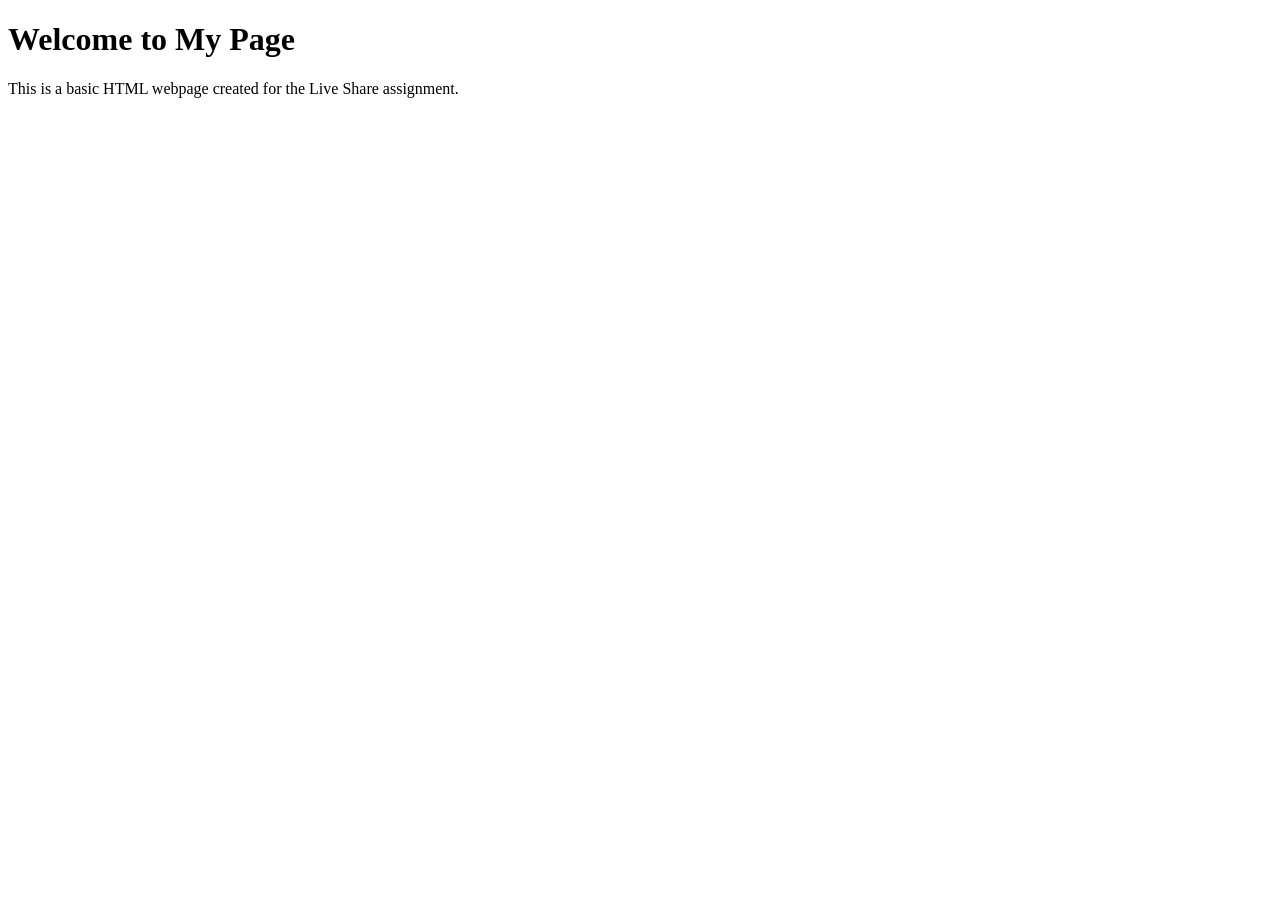
==== index.html @ c713fbcf "Add files via upload" ====
<!DOCTYPE html>
<html lang="en">
<head>
    <meta charset="UTF-8">
    <meta name="viewport" content="width=device-width, initial-scale=1.0">
    <title>My Basic Webpage</title>
</head>
<body>

    <h1>Welcome to My Page</h1>
    <p>This is a basic HTML webpage created for the Live Share assignment.</p>

</body>
</html>
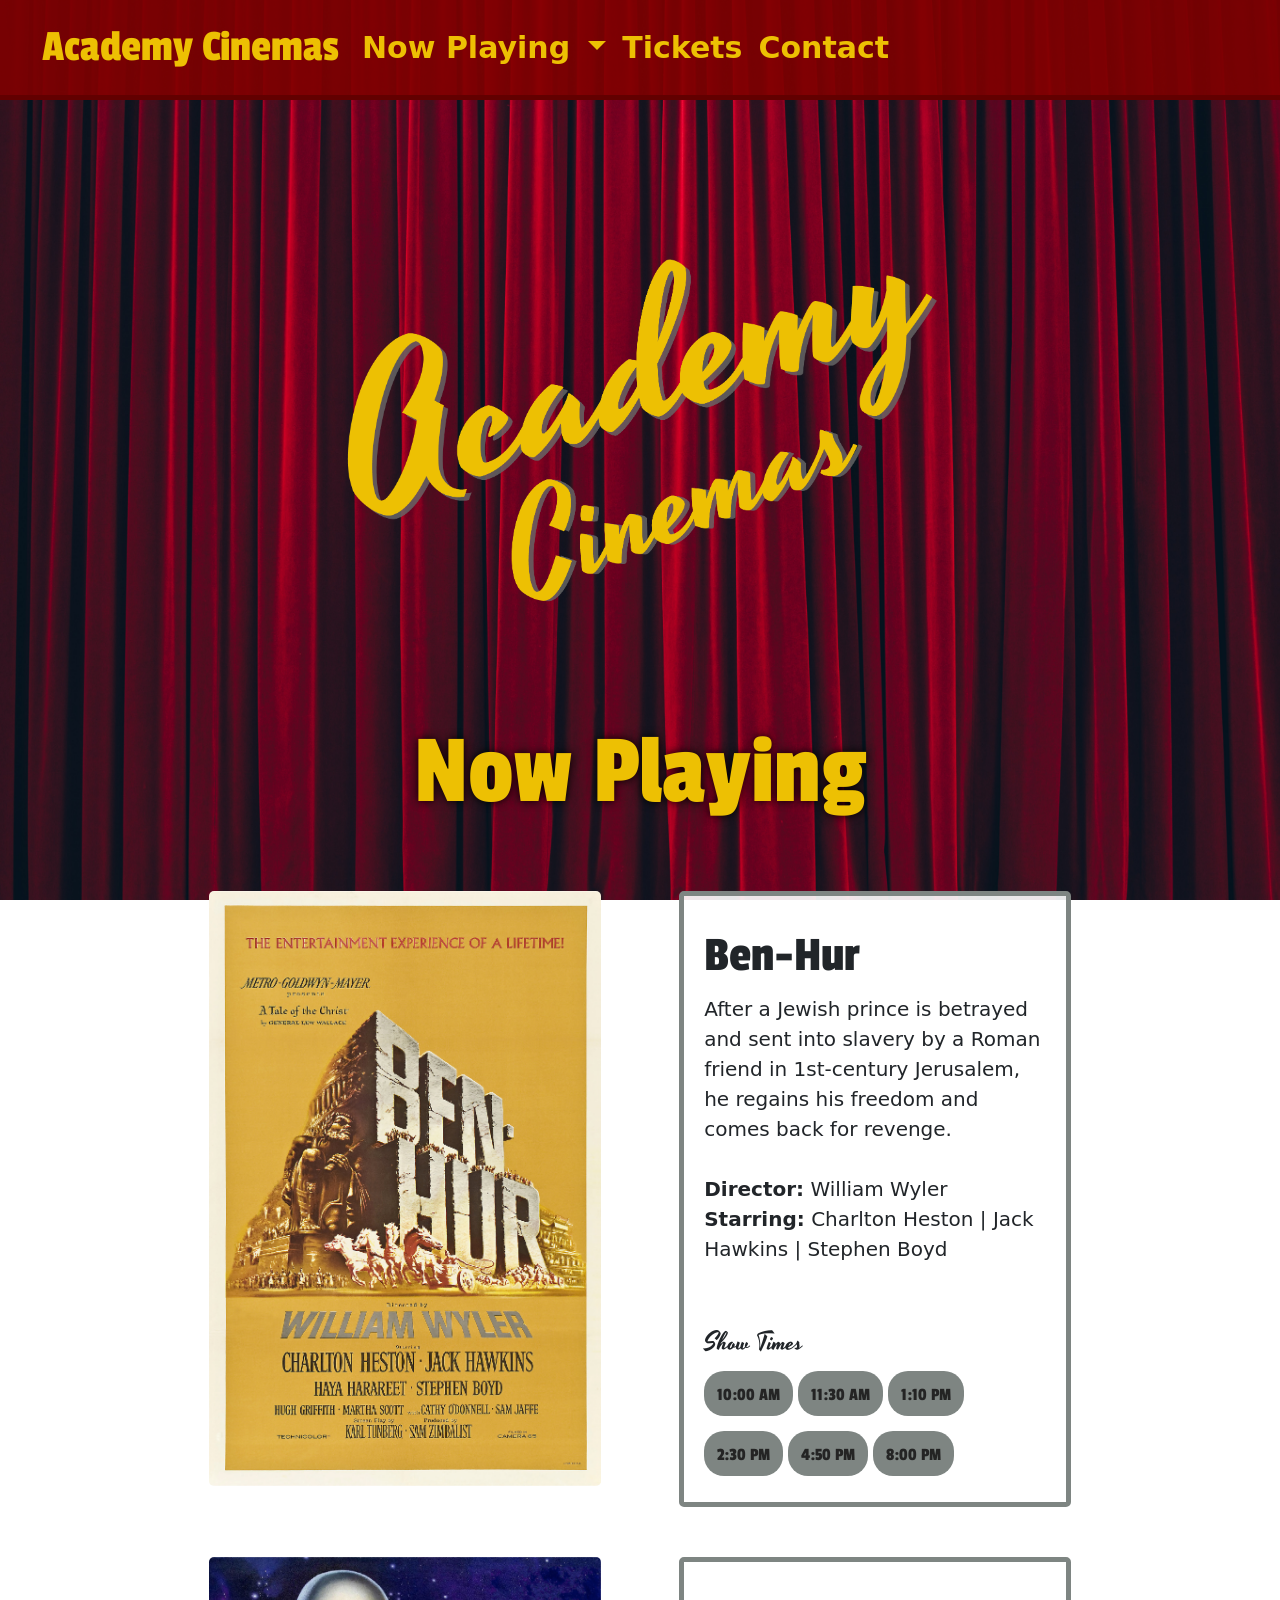
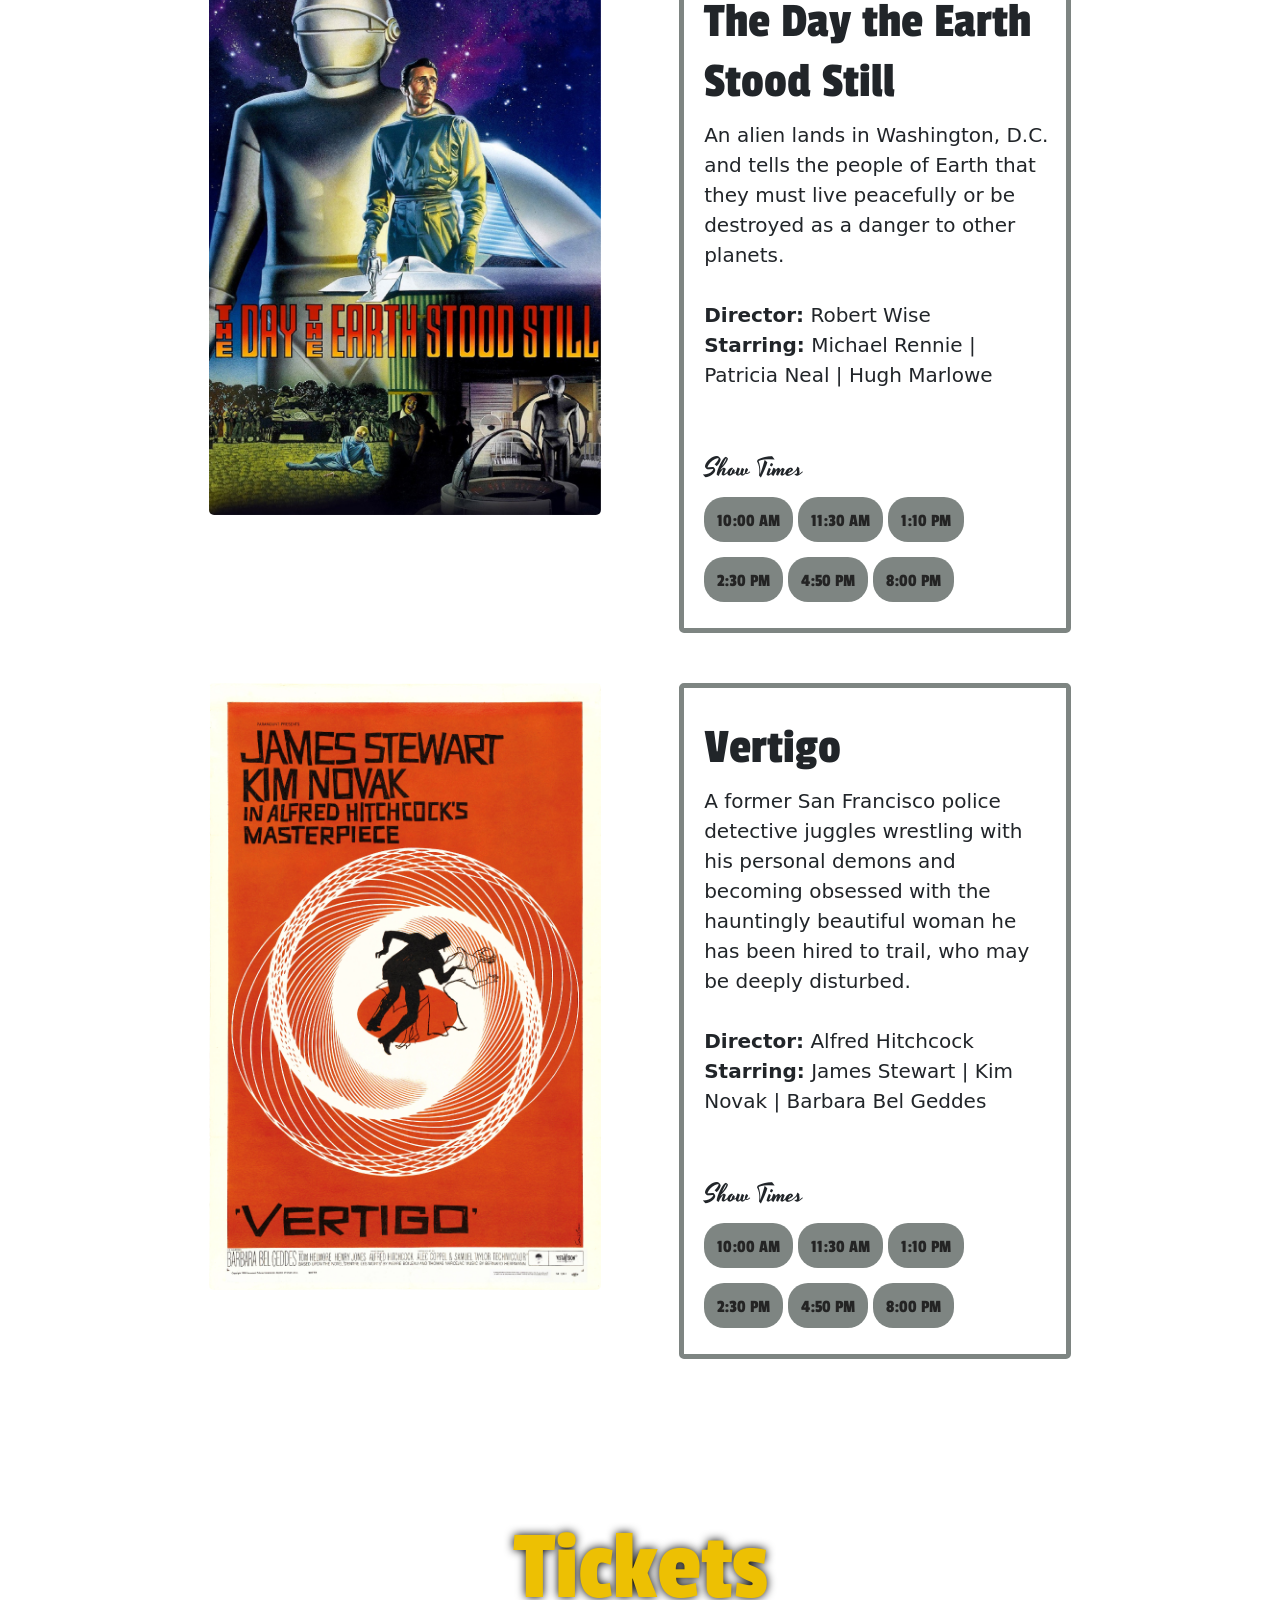
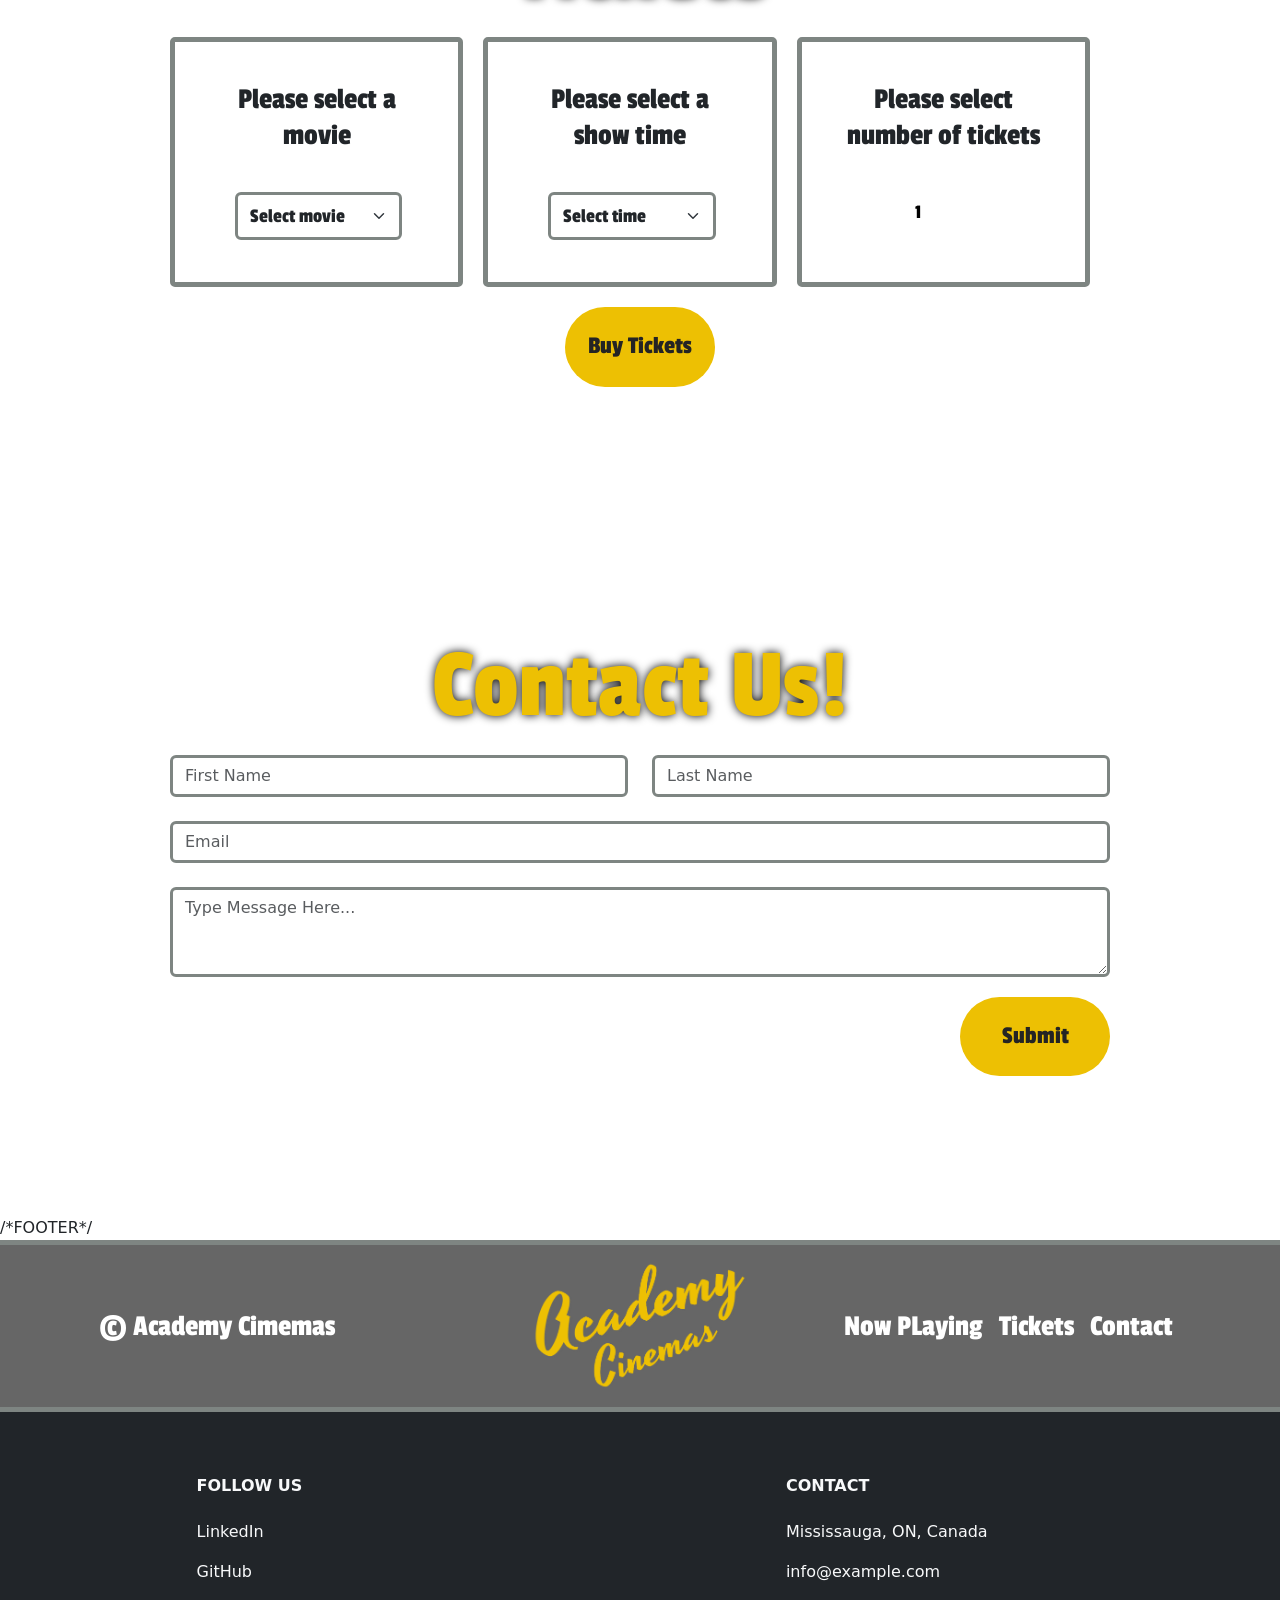
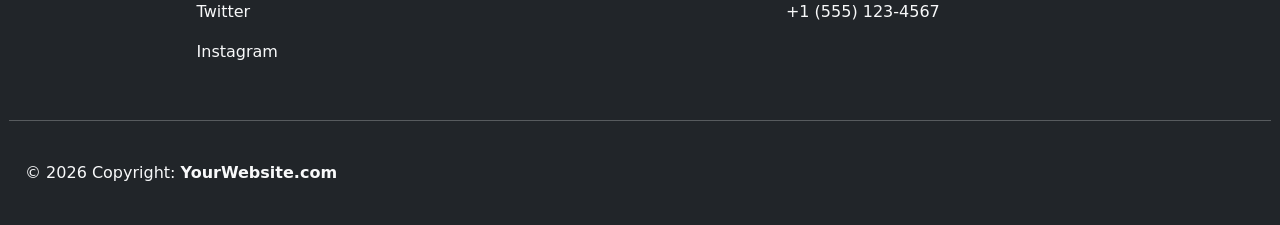
==== commit 5891f8e8: "Add Academy-Cinemas project with Bootstrap footer" ====
--- a/index.html
+++ b/index.html
@@ -1,14 +1,311 @@
-<!DOCTYPE html>
-<html lang="en">
-<head>
-    <meta charset="UTF-8">
-    <meta name="viewport" content="width=device-width, initial-scale=1.0">
-    <title>My Basic Webpage</title>
-</head>
-<body>
-
-    <h1>Welcome to My Page</h1>
-    <p>This is a basic HTML webpage created for the Live Share assignment.</p>
-
-</body>
+<!doctype html>
+<html lang="en">
+  <head>
+    <!-- Required meta tags -->
+    <meta charset="utf-8">
+    <meta name="viewport" content="width=device-width, initial-scale=1">
+   
+    <title>Academy Cinemas</title>
+    <!-- Bootstrap CSS -->
+    <link href="https://cdn.jsdelivr.net/npm/bootstrap@5.1.3/dist/css/bootstrap.min.css" rel="stylesheet" integrity="sha384-1BmE4kWBq78iYhFldvKuhfTAU6auU8tT94WrHftjDbrCEXSU1oBoqyl2QvZ6jIW3" crossorigin="anonymous">
+   <!--CUSTOM CSS listed last to override bootstap css based on levels of specificity-->
+    <link href="css/custom.css" rel="stylesheet">
+    <!--Custom CSS for multiple screen sizes-->
+    <link href="css/custom-css-media.css" rel="stylesheet">
+</head>
+  <body>
+
+    <!-- Bootstrap JavaScript-->
+    <script src="https://cdn.jsdelivr.net/npm/bootstrap@5.1.3/dist/js/bootstrap.bundle.min.js" integrity="sha384-ka7Sk0Gln4gmtz2MlQnikT1wXgYsOg+OMhuP+IlRH9sENBO0LRn5q+8nbTov4+1p" crossorigin="anonymous"></script>
+    <!--NAVBAR-->
+    <nav class="navbar navbar-expand-lg sticky-top">
+  <div class="container-fluid">
+    <a class="navbar-brand" href="#">Academy Cinemas</a>
+    <button class="navbar-toggler collapsed" type="button" data-bs-toggle="collapse" data-bs-target="#navbarNavDropdown" aria-controls="navbarNavDropdown" aria-expanded="false" aria-label="Toggle navigation">
+      <span class="navbar-toggler-icon"></span>
+    </button>
+    <div class="collapse navbar-collapse" id="navbarNavDropdown">
+      <ul class="navbar-nav">
+        <li class="nav-item dropdown">
+          <a class="nav-link dropdown-toggle" href="#" id="navbarDropdownMenuLink" role="button" data-bs-toggle="dropdown" aria-expanded="false">
+            Now Playing
+          </a>
+          <ul class="dropdown-menu" aria-labelledby="navbarDropdownMenuLink">
+            <li><a class="dropdown-item" href="#ben-hur">Ben-hur</a></li>
+            <li><a class="dropdown-item" href="#stood-still">The Day the Earth Stood Still</a></li>
+            <li><a class="dropdown-item" href="#vertigo">Vertigo</a></li>
+          </ul>
+        </li>
+        <li class="nav-item">
+          <a class="nav-link" href="#tickets">Tickets</a>
+        </li>
+        <li class="nav-item">
+          <a class="nav-link" href="#contact">Contact</a>
+        </li>
+      </ul>
+    </div>
+  </div>
+</nav>
+<!--LOGO---->
+<header class="row justify-content-center">
+    <img src="images/logo.png" class="img-fluid col-lg-6" id="header-image" alt="Academy Cinemas logo">
+</header>
+<!--NOW PLAYING-->
+<section>
+    <div class="container" id="now-playing">
+        <h1>Now Playing</h1>
+        <!--BEN HUR-->
+        <div class="d-flex flex-row flex-wrap spacer" id="ben-hur">
+            <div class="col-lg-5 mx-auto">
+                <img src="images/ben-hur.jpg" class="img-fluid" alt="Ben-Hur movie poster">
+            </div>
+            <div class="card col-lg-5 mx-auto">
+                <div class="card-body">
+                    <h3 class="card-title">Ben-Hur</h3>
+                    <!--BEN-HUR MOVIE DESCRIPTION-->
+                    <p class="lead">
+                        After a Jewish prince is betrayed and sent into slavery by a Roman friend in 
+                        1st-century Jerusalem, he regains his freedom and comes back for revenge.
+                        <br>
+                        <br>
+                        <b>Director:</b> William Wyler
+                        <br>
+                        <b>Starring:</b> Charlton Heston | Jack Hawkins | Stephen Boyd
+                    </p>
+                    <br>
+                    <br>
+                    <!--BEN-HUR SHOW TIMES-->
+                    <h4 class="card-title">Show Times</h4>
+                    <div class="row">
+                        <div class="col">
+                           <a class="btn" href="#tickets" role="button">10:00 AM</a>
+                           <a class="btn" href="#tickets" role="button">11:30 AM</a>
+                           <a class="btn" href="#tickets" role="button">1:10 PM</a>
+                        </div>
+                    </div>
+                    <div class="row">
+                        <div class="col">
+                           <a class="btn" href="#tickets" role="button">2:30 PM</a>
+                           <a class="btn" href="#tickets" role="button">4:50 PM</a>
+                           <a class="btn" href="#tickets" role="button">8:00 PM</a>
+                        </div>
+                    </div>
+                </div>
+            </div>
+        </div>
+                <!--THE DAY THE EARTH STOOD STILL-->
+        <div class="d-flex flex-row flex-wrap-reverse spacer" id="stood-still">
+            <div class="col-lg-5 mx-auto">
+                <img src="images/earth-stood-still.jpg" class="img-fluid" alt="The Day the Earth Stood Still movie poster">
+            </div>
+            <div class="card col-lg-5 mx-auto">
+                <div class="card-body">
+                    <h3 class="card-title">The Day the Earth Stood Still</h3>
+                    <!--The Day the Earth Stood Still MOVIE DESCRIPTION-->
+                    <p class="lead">
+                        An alien lands in Washington, D.C. and tells the people of Earth that they must 
+live peacefully or be destroyed as a danger to other planets.
+                        <br>
+                        <br>
+                        <b>Director:</b> Robert Wise
+                        <br>
+                        <b>Starring:</b> Michael Rennie | Patricia Neal | Hugh Marlowe
+                    </p>
+                    <br>
+                    <br>
+                    <!--The Day the Earth Stood Still SHOW TIMES-->
+                    <h4 class="card-title">Show Times</h4>
+                    <div class="row">
+                        <div class="col">
+                           <a class="btn" href="#tickets" role="button">10:00 AM</a>
+                           <a class="btn" href="#tickets" role="button">11:30 AM</a>
+                           <a class="btn" href="#tickets" role="button">1:10 PM</a>
+                        </div>
+                    </div>
+                    <div class="row">
+                        <div class="col">
+                           <a class="btn" href="#tickets" role="button">2:30 PM</a>
+                           <a class="btn" href="#tickets" role="button">4:50 PM</a>
+                           <a class="btn" href="#tickets" role="button">8:00 PM</a>
+                        </div>
+                    </div>
+                </div>
+            </div>
+        </div>
+               <!--Vertigo-->
+        <div class="d-flex flex-row flex-wrap spacer" id="vertigo">
+            <div class="col-lg-5 mx-auto">
+                <img src="images/vertigo.jpg" class="img-fluid" alt="Vertigo movie poster">
+            </div>
+            <div class="card col-lg-5 mx-auto">
+                <div class="card-body">
+                    <h3 class="card-title">Vertigo</h3>
+                    <!--Vertigo MOVIE DESCRIPTION-->
+                    <p class="lead">
+                        A former San Francisco police detective juggles wrestling with 
+his personal demons and becoming obsessed with the hauntingly 
+beautiful woman he has been hired to trail, who may be deeply disturbed.
+                        <br>
+                        <br>
+                        <b>Director:</b> Alfred Hitchcock
+                        <br>
+                        <b>Starring:</b> James Stewart | Kim Novak | Barbara Bel Geddes
+                    </p>
+                    <br>
+                    <br>
+                    <!--Vertigo SHOW TIMES-->
+                    <h4 class="card-title">Show Times</h4>
+                    <div class="row">
+                        <div class="col">
+                           <a class="btn" href="#tickets" role="button">10:00 AM</a>
+                           <a class="btn" href="#tickets" role="button">11:30 AM</a>
+                           <a class="btn" href="#tickets" role="button">1:10 PM</a>
+                        </div>
+                    </div>
+                    <div class="row">
+                        <div class="col">
+                           <a class="btn" href="#tickets" role="button">2:30 PM</a>
+                           <a class="btn" href="#tickets" role="button">4:50 PM</a>
+                           <a class="btn" href="#tickets" role="button">8:00 PM</a>
+                        </div>
+                    </div>
+                </div>
+            </div>
+        </div>
+    </div>
+</section>
+<!--TICKETS-->
+<section>
+    <div class="container spacer" id="tickets">
+        <h1>Tickets</h1>
+        <div class="d-flex flex-row flex-wrap">
+            <!--MOVIE SELECTION-->
+            <div class="col">
+                <div class="card text-center">
+                    <h5 class="card-title">Please select a movie</h5>
+                    <div class="card-body">
+                        <select class="form-select" aria-label="Movie title selection">
+                            <option selected>Select movie</option>
+                            <option value="1">Ben-Hur</option>
+                            <option value="2">The Day the Earth Stood Still</option>
+                            <option value="3">Vertigo</option>
+                        </select>
+                    </div>
+                </div>
+            </div>
+            <!--TIME SELECTION-->
+            <div class="col">
+                <div class="card text-center">
+                    <h5 class="card-title">Please select a show time</h5>
+                    <div class="card-body">
+                        <select class="form-select" aria-label="Show time selection">
+                            <option selected>Select time</option>
+                            <option value="1">10:00 AM</option>
+                            <option value="2">11:30 AM</option>
+                            <option value="3">1:10 PM</option>
+                            <option value="4">2:30 PM</option>
+                            <option value="5">4:50 PM</option>
+                            <option value="6">8:00 PM</option>
+                        </select>
+                    </div>
+                </div>
+            </div>
+            <!--NUMBER OF TICKETS-->
+            <div class="col">
+                <div class="card text-center">
+                    <h5 class="card-title">Please select number of tickets</h5>
+                    <div class="card-body">
+                        <input type="number" id="quantity" value="1" step="1">
+                    </div>
+                </div>
+            </div>
+        </div>
+        <!--BUY TICKETS BUTTON-->
+        <div class="row justify-content-center">
+            <div class="col-auto">
+                <button type="submit" class="btn yellow-btn">Buy Tickets</button>
+            </div>
+        </div>
+    </div>
+</section>
+<!--CONTACT FORM-->
+<section>
+    <div class="container" id="contact">
+        <h1>Contact Us!</h1>
+        <div class="row gy-4">
+            <div class="col">
+                <input type="text" class="form-control" placeholder="First Name">
+            </div>
+            <div class="col">
+                <input type="text" class="form-control" placeholder="Last Name">
+            </div>
+            <div>
+                <input type="email" class="form-control" placeholder="Email">
+            </div>
+            <div>
+                <textarea class="form-control" rows="3" placeholder="Type Message Here..."></textarea>
+                <button type="submit" class="btn yellow-btn" id="contact-submit">Submit</button> 
+            </div>
+        </div>
+    </div>
+</section>
+/*FOOTER*/
+<section>
+    <div class="container-fluid">
+  <footer class="d-flex flex-wrap justify-content-center align-items-center py-3">
+    <p class="col-md-4 mb-0 footer-text">&copy; Academy Cimemas</p>
+
+   <img src="images/logo.png" class="col-md-4 footer-img" alt="Academy Cinemas logo">
+
+    <ul class="nav col-md-4 justify-content-end">
+      <li class="nav-item"><a href="#now-playing" class="nav-link px-2 footer-text">Now PLaying</a></li>
+      <li class="nav-item"><a href="#tickets" class="nav-link px-2 footer-text">Tickets</a></li>
+      <li class="nav-item"><a href="#contact" class="nav-link px-2 footer-text">Contact</a></li>
+    </ul>
+  </footer>
+
+  <footer class="bg-dark text-light pt-5 pb-4">
+  <div class="container-fluid text-center text-md-start">
+    <div class="row mt-3">
+      
+  
+      <!-- Column 3: Social Media Links (Width 2) -->
+      <div class="col-md-2 col-lg-2 col-xl-2 mx-auto mb-4">
+        <h6 class="text-uppercase fw-bold mb-4">
+          Follow Us
+        </h6>
+        <p><a href="#!" class="text-reset text-decoration-none">LinkedIn</a></p>
+        <p><a href="#!" class="text-reset text-decoration-none">GitHub</a></p>
+        <p><a href="#!" class="text-reset text-decoration-none">Twitter</a></p>
+        <p><a href="#!" class="text-reset text-decoration-none">Instagram</a></p>
+      </div>
+
+      <!-- Column 4: Contact Information (Width 4 to give space for phone/email text) -->
+      <div class="col-md-4 col-lg-3 col-xl-3 mx-auto mb-md-0 mb-4">
+        <h6 class="text-uppercase fw-bold mb-4">Contact</h6>
+        <p>Mississauga, ON, Canada</p>
+        <p>info@example.com</p>
+        <p>+1 (555) 123-4567</p>
+      </div>
+
+    </div>
+
+    <!-- Divider -->
+    <hr class="mb-4">
+
+    <!-- Copyright Row -->
+    <div class="row align-items-center">
+      <div class="col-md-7 col-lg-8 text-center text-md-start">
+        <div class="p-3">
+          © 2026 Copyright:
+          <a class="text-reset fw-bold text-decoration-none" href="#">YourWebsite.com</a>
+        </div>
+      </div>
+    </div>
+    
+  </div>
+</footer>
+</div>
+</section>
+  </body>
 </html>
--- a/css/custom.css
+++ b/css/custom.css
@@ -0,0 +1,244 @@
+/*Font Passion One from fonts.google.com*/
+@import url('https://fonts.googleapis.com/css2?family=Passion+One&display=swap');
+/*Font Yesteryear from fonts.google.com*/
+@import url('https://fonts.googleapis.com/css2?family=Passion+One&family=Yesteryear&display=swap');
+/*Creates global CSS variable that can be reused throughout the file*/
+:root{
+    --main-color: rgb(126, 133, 130);
+    --main-color-accent: rgb(237, 192, 3);
+    --main-color-transparent: rgba(126,133,130,0.8);
+    --secondary-color: rgba(128, 0 ,0, 0.9);
+    --accent-color: rgb(36, 36, 36);
+    --accent-text-color: rgb(255, 255, 255);
+    --main-font-family: 'Passion One', cursive;
+    --secondary-font-family:"Yesteryear", cursive;
+}
+
+html{
+    scroll-padding-top: 100px;
+}
+
+body{
+    background-image: url(../images/theater-curtains.jpg);
+    background-size: 100% 120%;
+    background-attachment: fixed;
+    overflow-x: hidden;
+}
+
+/*NAVBAR*/
+
+.navbar{
+    background-color: var(--secondary-color);
+    border-bottom: 5px solid rgb(98, 0, 0);
+    height: 100px;
+}
+
+.navbar-nav .nav-link, .navbar-nav a{
+    color: var(--main-color-accent);
+    font-size: 30px;
+    font-weight: bold;
+}
+/*Affects the title in the navbar Academy Cinemas*/
+.navbar-brand{
+    color: var(--main-color-accent);
+    font-family: var(--main-font-family);
+    font-size: 45px;
+    padding-left: 30px;
+}
+
+/*Mobile Menu*/
+.navbar-toggler{
+    border: none;
+    transition: 0.5s ease;
+}
+
+.navbar-toggler:focus{
+    box-shadow: 0 0 0 var(--bs-nabar-toggler-focus-width) rgb(98, 0, 0);
+    transition: 0.5s ease;
+}
+
+.navbar-toggler-icon{
+    background-image: url("data:image/svg+xml,%3csvg xmlns='http://www.w3.org/2000/svg' viewBox='0 0 30 30'%3e%3cpath stroke='rgb%28237, 192, 3%29' stroke-linecap='round' stroke-miterlimit='10' stroke-width='2' d='M4 7h22M4 15h22M4 23h22'/%3e%3c/svg%3e");
+}
+
+/*HEADER IMAGE*/
+#header-image{
+    padding-top: 150px;
+}
+
+/*GENERAL STYLING*/
+
+h1, h3, h4, h5, p{
+    cursor: default;
+}
+h1{
+    font-family: var(--main-font-family);
+    color: var(--main-color-accent);
+    text-shadow: 0 0 10px rgb(0, 0, 0);
+    text-align: center;
+    font-size: 100px;
+}
+
+h3{
+    font-family: var(--main-font-family);
+    font-size: 50px;
+}
+
+h4{
+    font-family: var(--secondary-font-family);
+    font-size: 25px;
+}
+
+h5{
+    font-size: 30px;
+    font-family: var(--main-font-family);
+    
+}
+
+b{
+    font-weight: 600;
+}
+
+html{
+    scroll-padding-top: 300px;
+}
+img{
+    border-radius: 5px;
+    
+}
+/*MOVIE CARDS*/
+.container{
+    padding: 100px;
+}
+
+.card{
+    border: 5px solid var(--main-color);
+    border-radius: 5px;
+    background-color: rgba(255, 255, 255, 0.9);
+}
+
+.card-body{
+    padding-top: 30px;
+    padding-left: 20px;
+}
+
+.spacer{
+    padding-top: 50px;
+}
+
+/*BUTTONS*/
+/*Creates the main styling for buttons that contain the Bootstrap .btn class*/
+.btn{
+    background-color: var(--main-color);
+    border-radius: 20px;
+    margin-top: 5px;
+    margin-bottom: 10px;
+    padding-top: 10px;
+    color: var(--accent-color);
+    font-family: var(--main-font-family);
+    font-size: 18px;
+}
+
+.btn:focus{
+    border-color: transparent; /*Overrides Bootstraps dark border when the user clicks on the button*/
+    background-color: var(--accent-color);
+    color: var(--accent-text-color);
+}
+
+.btn:hover{
+    border-color: transparent;
+    background-color: var(--main-color);
+    color: var(--accent-text-color);
+}
+
+.yellow-btn{
+    background-color: var(--main-color-accent);
+    padding: 20px;
+    border-radius: 40px;
+    font-size: 25px;
+    color: var(--accent-color);
+    width: 150px;
+    margin-top: 20px;
+    margin-bottom: 40px;
+}
+
+.yellow-btn:hover, .yellow-btn:focus{
+    background-color: var(--main-color-accent);
+    color: var(--accent-text-color);
+
+}
+
+
+/*TICKETS CARDS*/
+/*Specificaly styles the card class within the element containing the tickets id*/
+#tickets .card{
+    padding: 40px;
+    height: 250px;
+    margin-right: 20px;
+    background-color: white;
+}
+
+.form-select{
+    font-family: var(--main-font-family);
+    font-size: 20px;
+    border: 3px solid var(--main-color);
+    transition: border-color 0.5s ease-in;
+}
+
+.form-select:focus{
+    border-color: var(--secondary-color);
+    box-shadow: none;
+    transition: 0.5s ease-in;
+}
+
+/*Select number of tickets input*/
+input[type="number"]{
+    width: 70px;
+    padding: 5px;
+    border: 3px solid var(--main-font-family);
+    border-radius: 5px;
+    font-family: var(--main-font-family);
+    font-size: 20px;
+    transition: bordor-color 0.5s ease-in;
+}
+
+input[type="number"]:focus{
+    border: 3px solid var(--secondary-color);
+    transition: 0.5s ease-in;
+    outline: 0;
+}
+
+/*CONTACT FORM*/
+.form-control{
+    border: 3px solid var(--main-color);
+    transition: 1s ease;
+}
+
+.form-control:focus{
+    color: #212529;
+    border-color: var(--secondary-color);
+    box-shadow: 0 0 0px .25rem var(--main-color);
+}
+
+#contact-submit{
+    float: right;
+}
+
+/*FOOTER*/
+
+footer{
+    border-top: 5px solid var(--main-color);
+    background-color: rgba(0, 0, 0, 0.6);
+    margin: 0px -15px 0px -15px;
+}
+
+.footer-text{
+    font-family: var(--main-font-family);
+    color: var(--accent-text-color);
+    font-size: 30px;
+}
+
+.footer-img{
+    width: auto;
+    height: 130px;
+}
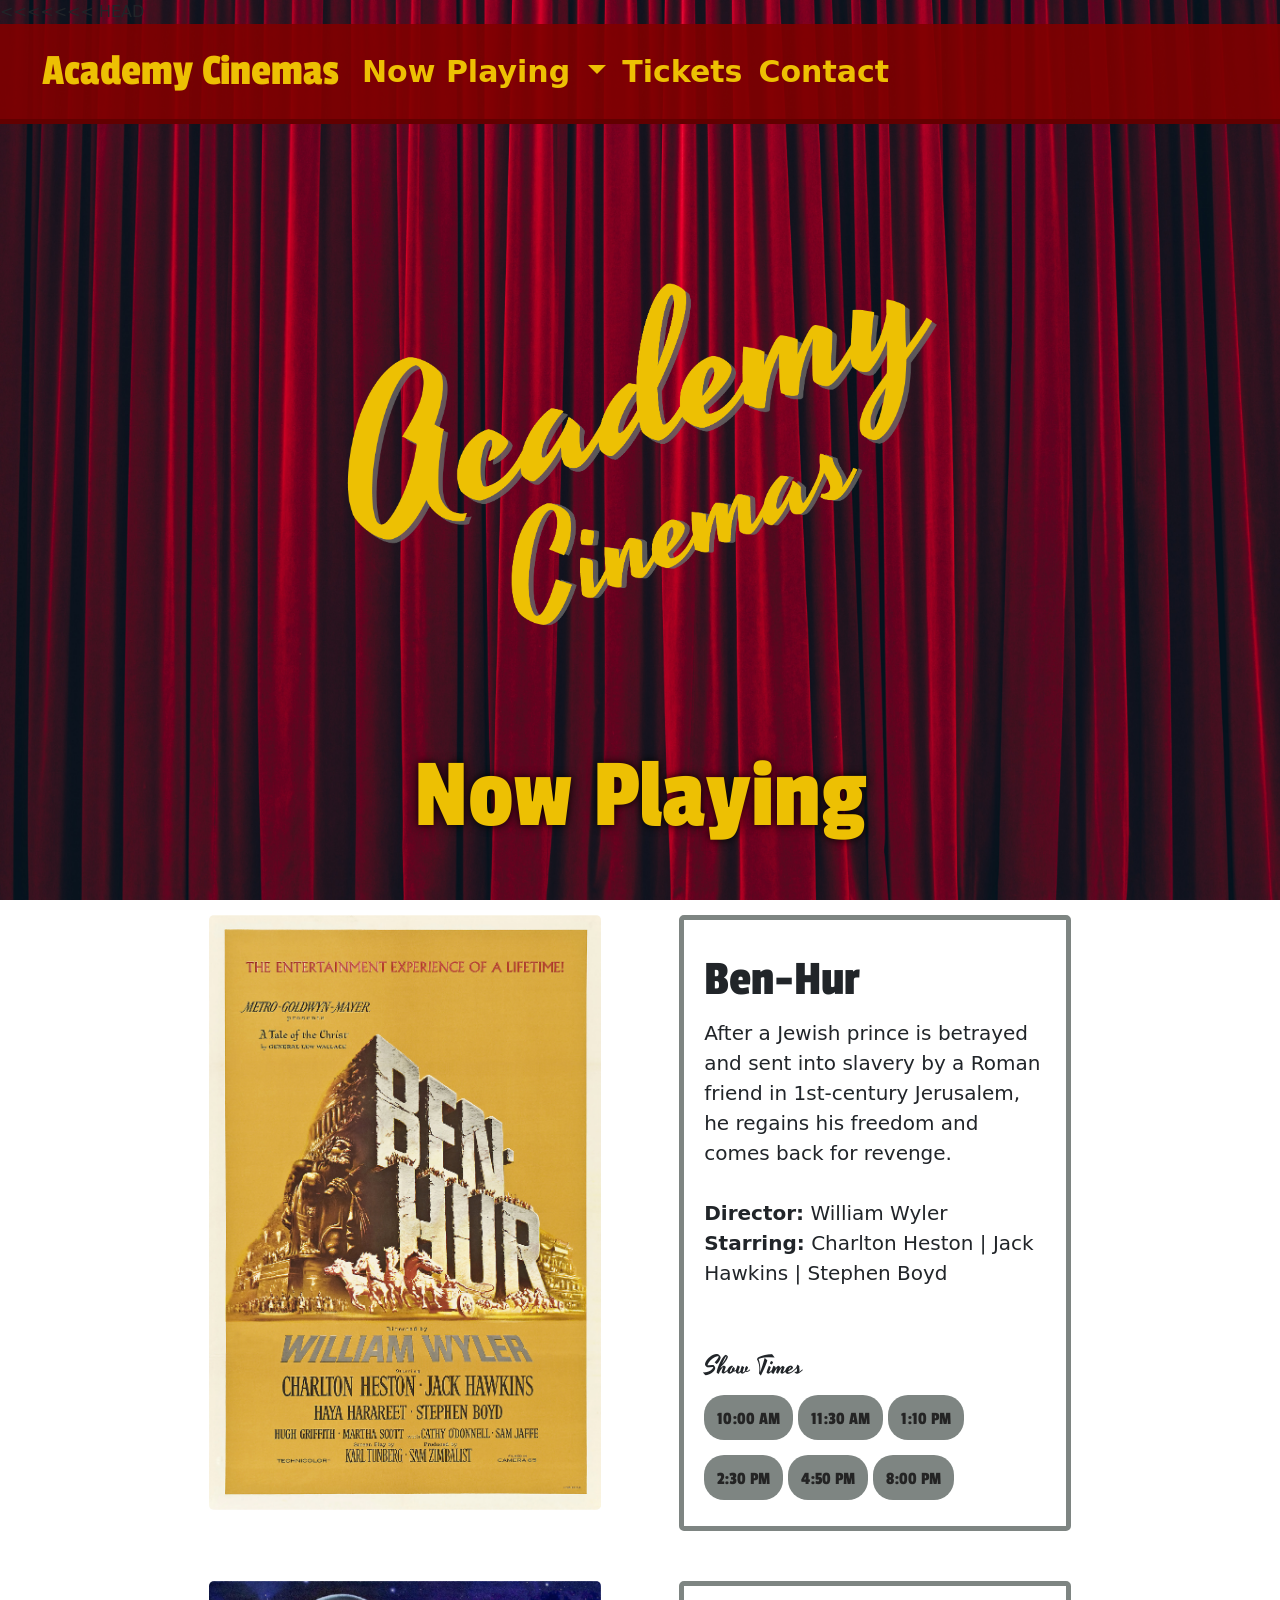
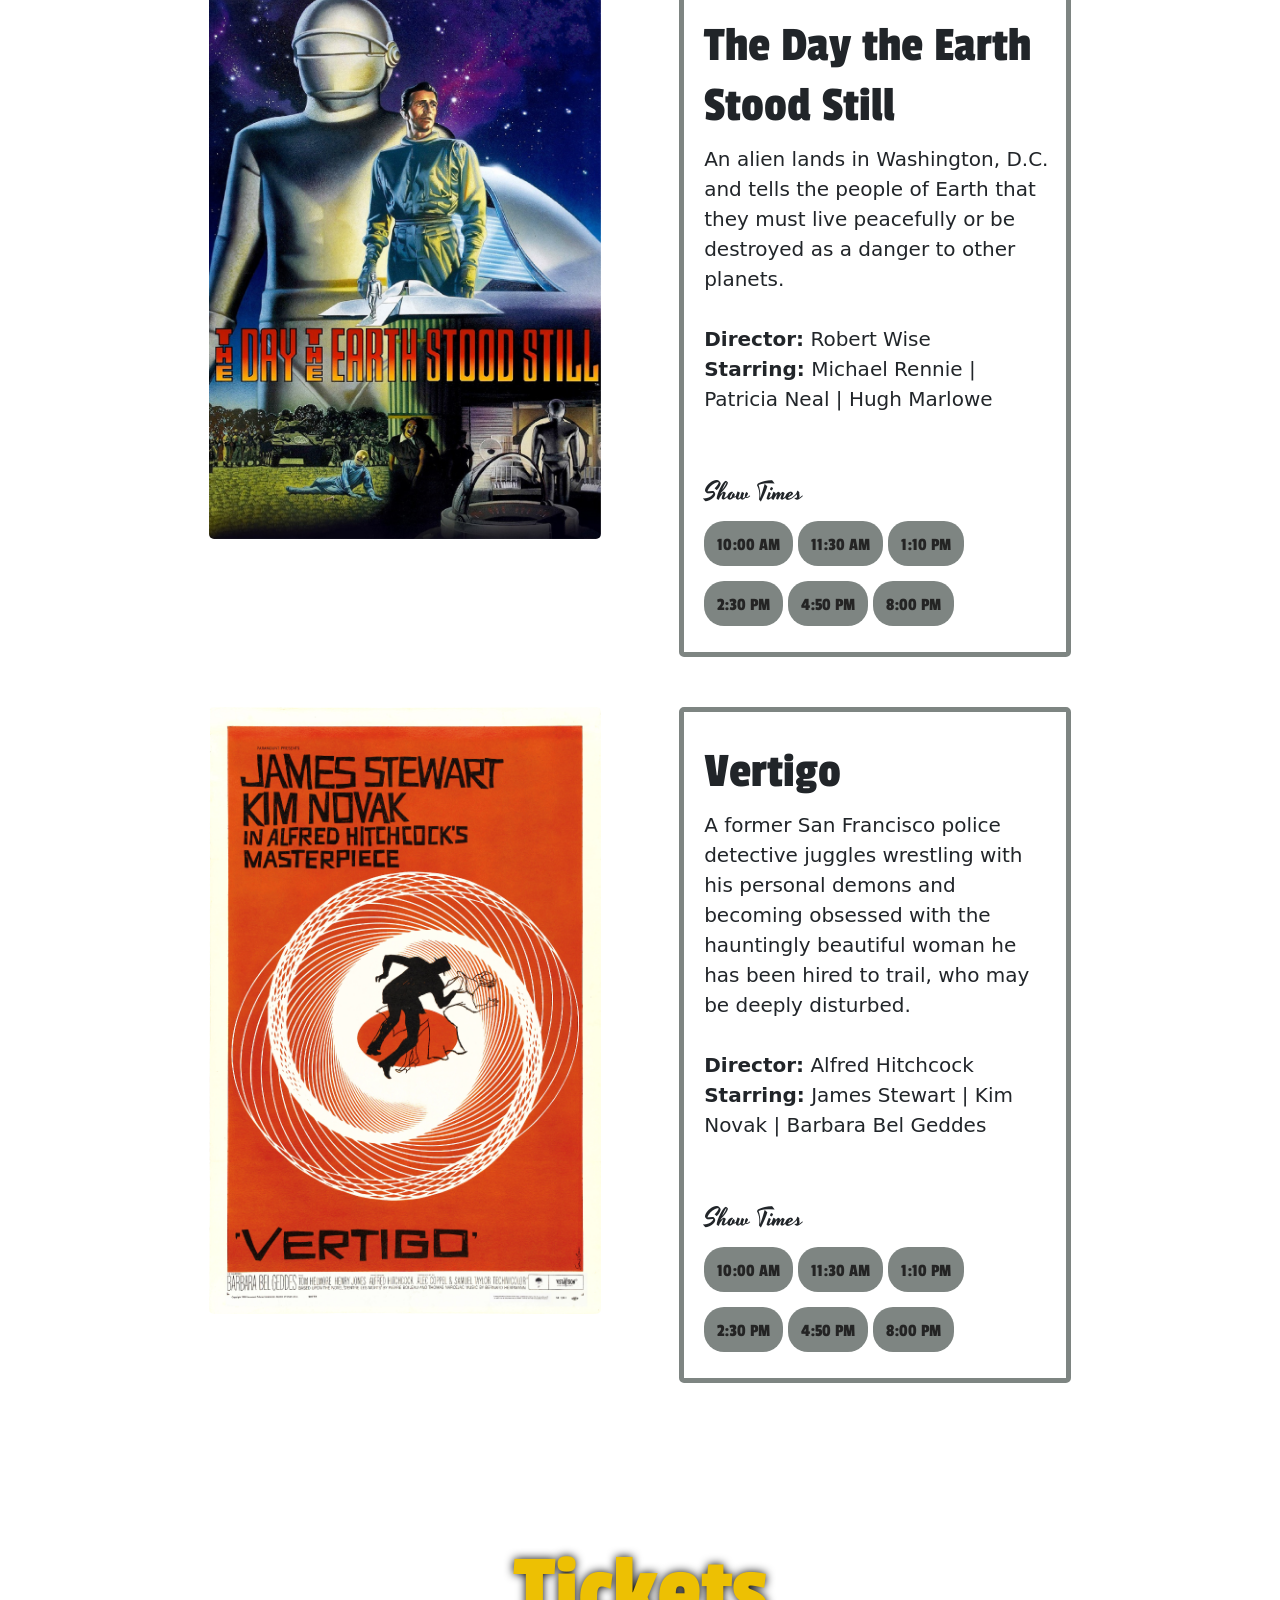
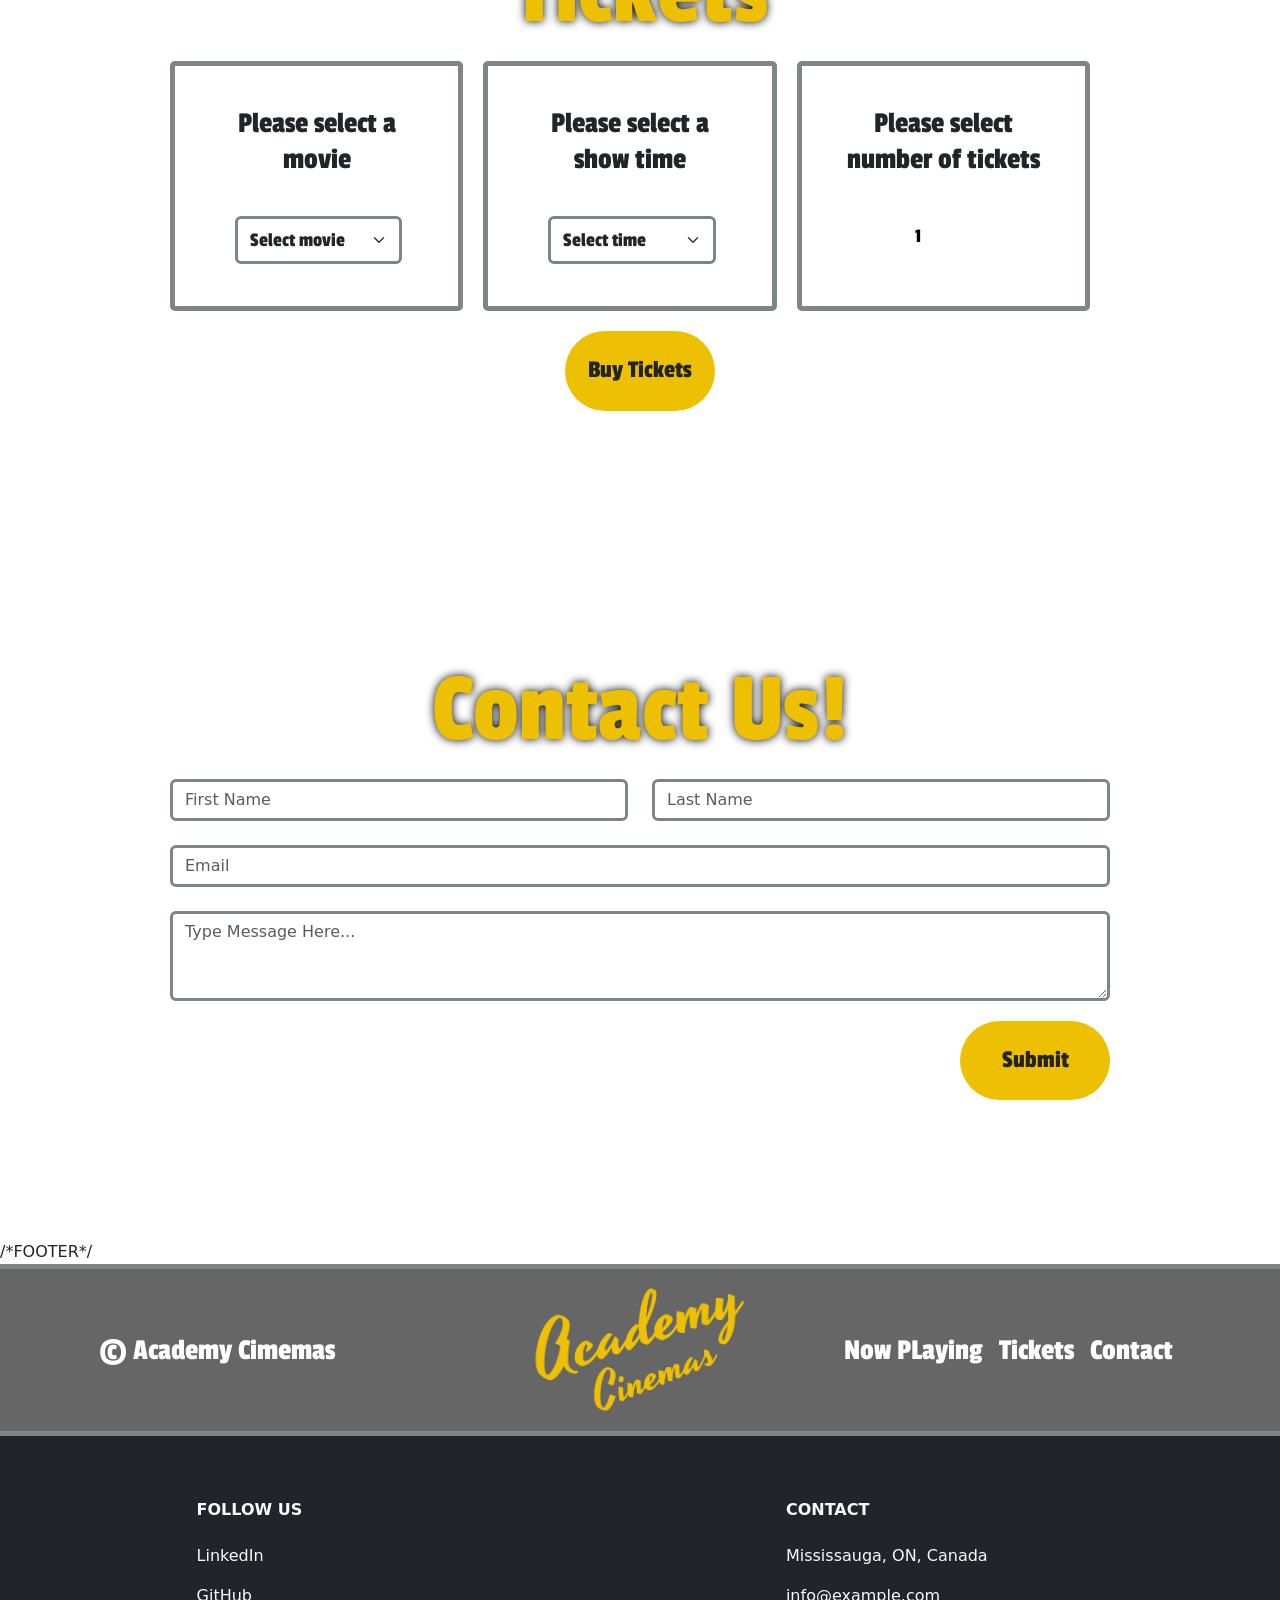
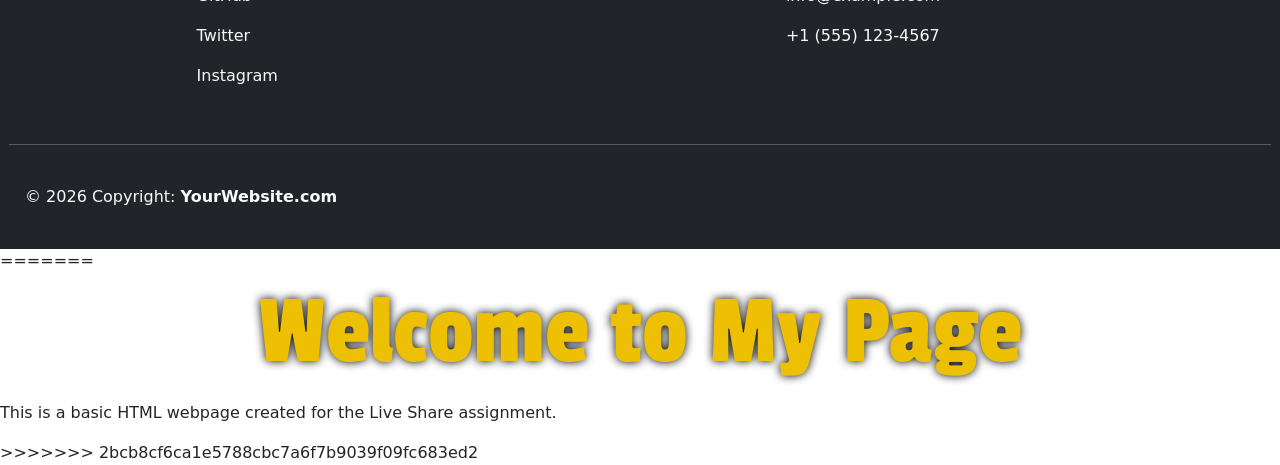
==== commit c9a67718: "resolve merge conflict" ====
--- a/index.html
+++ b/index.html
@@ -1,3 +1,4 @@
+<<<<<<< HEAD
 <!doctype html>
 <html lang="en">
   <head>
@@ -308,4 +309,19 @@
 </div>
 </section>
   </body>
+=======
+<!DOCTYPE html>
+<html lang="en">
+<head>
+    <meta charset="UTF-8">
+    <meta name="viewport" content="width=device-width, initial-scale=1.0">
+    <title>My Basic Webpage</title>
+</head>
+<body>
+
+    <h1>Welcome to My Page</h1>
+    <p>This is a basic HTML webpage created for the Live Share assignment.</p>
+
+</body>
+>>>>>>> 2bcb8cf6ca1e5788cbc7a6f7b9039f09fc683ed2
 </html>
